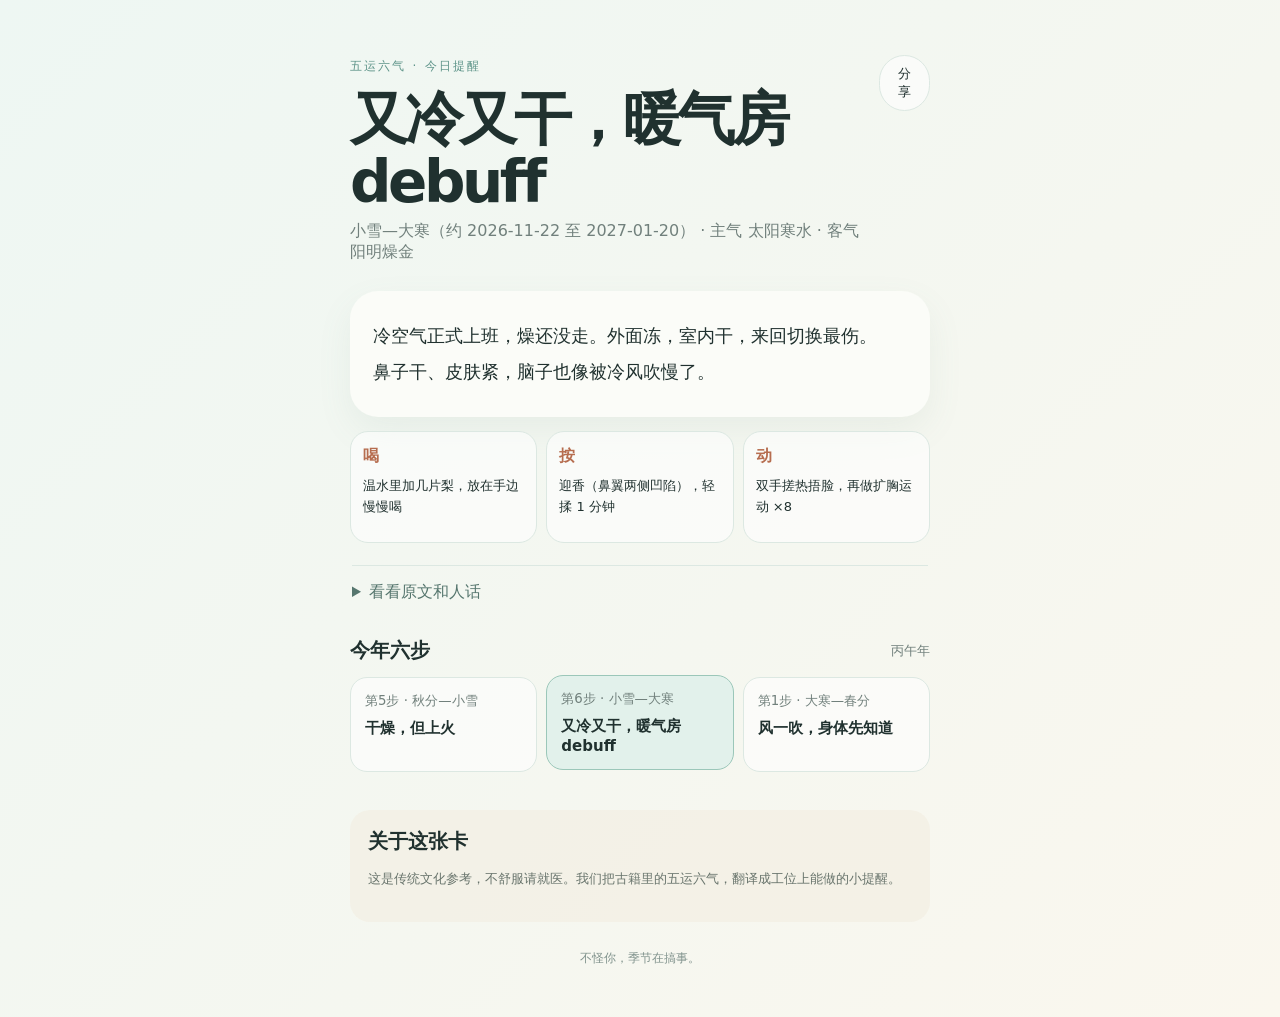
==== app/index.html @ f209497f "feat: initial wuyun mvp" ====
﻿<!doctype html><html lang="zh-CN"><head><meta charset="UTF-8"><meta name="viewport" content="width=device-width,initial-scale=1"><meta name="theme-color" content="#eaf5f2"><title>五运六气 · 今日卡</title><link rel="stylesheet" href="style.css"></head><body><main><header><div><span class="eyebrow">五运六气 · 今日提醒</span><h1 id="title">正在读取…</h1><p id="date"></p></div><button id="share" class="icon">分享</button></header><section class="hero"><p id="sky"></p><p id="body"></p></section><section class="tri"><article><b>喝</b><span id="drink"></span></article><article><b>按</b><span id="press"></span></article><article><b>动</b><span id="move"></span></article></section><details><summary>看看原文和人话</summary><blockquote id="classic"></blockquote><p id="plain"></p></details><section class="timeline"><div class="section-head"><h2>今年六步</h2><span id="year"></span></div><div id="steps" class="steps"></div></section><section class="about"><h2>关于这张卡</h2><p>这是传统文化参考，不舒服请就医。我们把古籍里的五运六气，翻译成工位上能做的小提醒。</p></section><footer>不怪你，季节在搞事。</footer></main><script src="app.js"></script></body></html>
---- app/style.css ----
﻿:root{--ink:#20312f;--muted:#71807c;--paper:#fbfcf8;--line:#dce8e2;--accent:#79b7aa}*{box-sizing:border-box}body{margin:0;background:linear-gradient(135deg,#eef7f3,#faf7ee);color:var(--ink);font-family:system-ui,-apple-system,"PingFang SC","Microsoft YaHei",sans-serif}main{max-width:620px;margin:auto;padding:28px 20px 50px}header{display:flex;justify-content:space-between;align-items:flex-start}.eyebrow{font-size:12px;letter-spacing:.18em;color:#5e9489}h1{font-size:clamp(34px,10vw,58px);line-height:1.08;margin:13px 0 8px;letter-spacing:-.06em}h2{font-size:20px;margin:0}.icon{border:1px solid var(--line);background:#fff9;border-radius:99px;padding:9px 14px;color:var(--ink)}#date{color:var(--muted);margin:0}.hero{background:var(--paper);border-radius:28px;padding:25px 23px;margin:28px 0 14px;box-shadow:0 14px 35px #668d7d16}.hero p{font-size:18px;line-height:1.7;margin:5px 0}.tri{display:grid;grid-template-columns:repeat(3,1fr);gap:9px}.tri article{background:#fff9;border:1px solid var(--line);border-radius:18px;padding:14px 12px;min-height:112px}.tri b{display:block;color:#b66d4f;margin-bottom:8px}.tri span{font-size:13px;line-height:1.5}details{margin:22px 2px;border-top:1px solid var(--line);padding-top:16px}summary{cursor:pointer;color:#56766e}blockquote{margin:15px 0;padding:12px 15px;border-left:3px solid #d9a66f;line-height:1.8;color:#53635f}details p{line-height:1.7;color:#53635f}.section-head{display:flex;justify-content:space-between;align-items:center;margin:34px 0 13px}.section-head span{font-size:13px;color:var(--muted)}.steps{display:grid;grid-template-columns:repeat(2,1fr);gap:9px}.step{background:#fff9;border:1px solid var(--line);border-radius:17px;padding:14px;cursor:pointer}.step.active{background:#e2f1eb;border-color:#9bc7b9;transform:translateY(-2px)}.step small{color:var(--muted);display:block;margin-bottom:8px}.step strong{font-size:15px}.about{margin-top:38px;padding:18px;background:#f4efe3aa;border-radius:20px}.about p{font-size:13px;line-height:1.7;color:#69756d}footer{text-align:center;color:#81938d;font-size:12px;margin-top:28px}@media(min-width:600px){main{padding-top:55px}.steps{grid-template-columns:repeat(3,1fr)}}
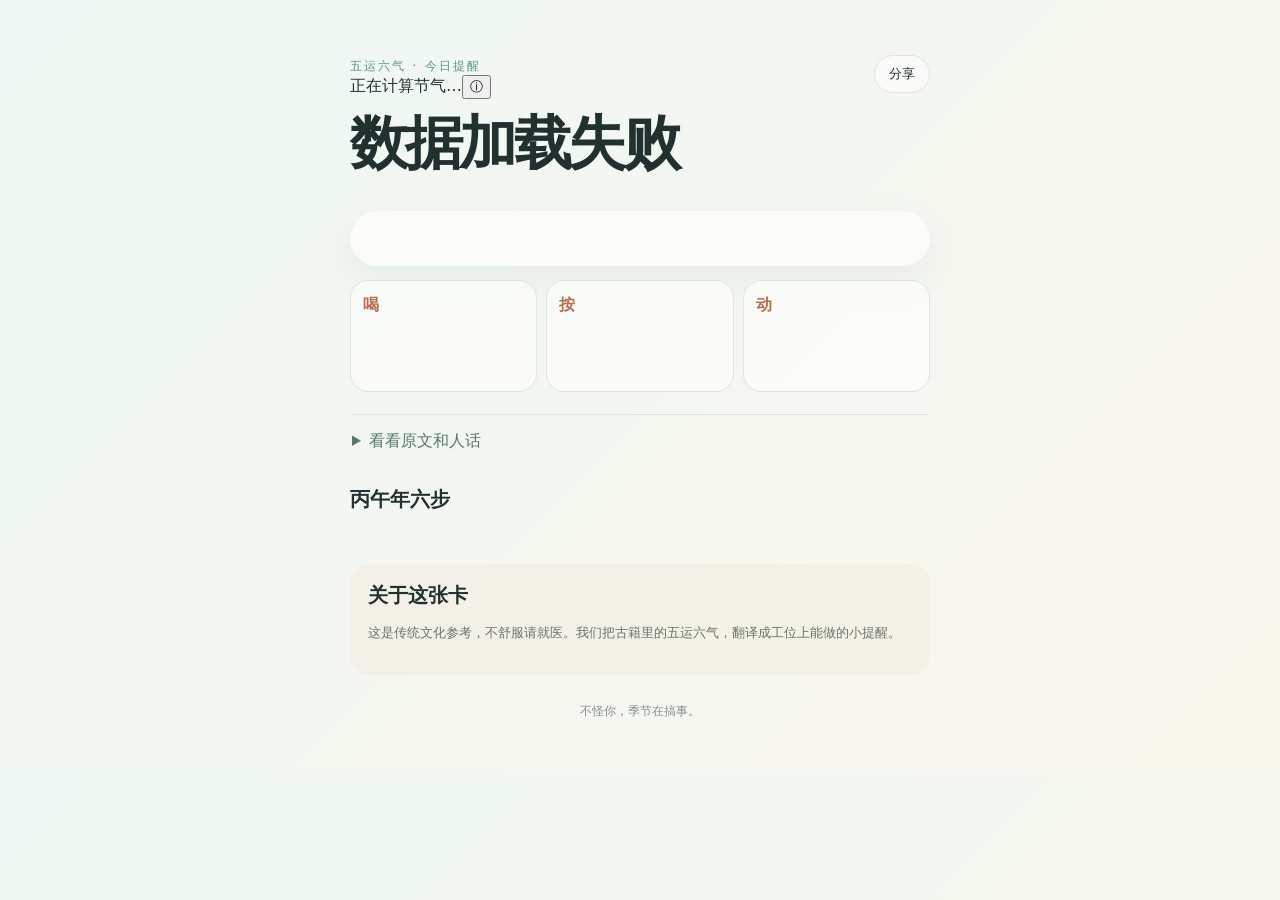
==== commit 28cd5f1b: "feat: load iteration data and seasonal context" ====
--- a/app/index.html
+++ b/app/index.html
@@ -1 +1 @@
-﻿<!doctype html><html lang="zh-CN"><head><meta charset="UTF-8"><meta name="viewport" content="width=device-width,initial-scale=1"><meta name="theme-color" content="#eaf5f2"><title>五运六气 · 今日卡</title><link rel="stylesheet" href="style.css"></head><body><main><header><div><span class="eyebrow">五运六气 · 今日提醒</span><h1 id="title">正在读取…</h1><p id="date"></p></div><button id="share" class="icon">分享</button></header><section class="hero"><p id="sky"></p><p id="body"></p></section><section class="tri"><article><b>喝</b><span id="drink"></span></article><article><b>按</b><span id="press"></span></article><article><b>动</b><span id="move"></span></article></section><details><summary>看看原文和人话</summary><blockquote id="classic"></blockquote><p id="plain"></p></details><section class="timeline"><div class="section-head"><h2>今年六步</h2><span id="year"></span></div><div id="steps" class="steps"></div></section><section class="about"><h2>关于这张卡</h2><p>这是传统文化参考，不舒服请就医。我们把古籍里的五运六气，翻译成工位上能做的小提醒。</p></section><footer>不怪你，季节在搞事。</footer></main><script src="app.js"></script></body></html>
+﻿<!doctype html><html lang="zh-CN"><head><meta charset="UTF-8"><meta name="viewport" content="width=device-width,initial-scale=1"><meta name="theme-color" content="#eaf5f2"><title>五运六气 · 今日卡</title><link rel="stylesheet" href="style.css"></head><body><main><header><div><span class="eyebrow">五运六气 · 今日提醒</span><div class="season"><span id="season">正在计算节气…</span><button id="info" aria-label="节气说明">ⓘ</button></div><h1 id="title">正在读取…</h1><p id="date"></p></div><button id="share" class="icon">分享</button></header><section class="hero"><p id="sky"></p><p id="body"></p></section><section class="tri"><article><b>喝</b><span id="drink"></span></article><article><b>按</b><span id="press"></span></article><article><b>动</b><span id="move"></span></article></section><details><summary>看看原文和人话</summary><blockquote id="classic"></blockquote><p id="plain"></p><small id="classic_source"></small><small id="classic_note"></small></details><section class="timeline"><div class="section-head"><h2>丙午年六步</h2><span id="year"></span></div><div id="steps" class="steps"></div></section><section class="about"><h2>关于这张卡</h2><p>这是传统文化参考，不舒服请就医。我们把古籍里的五运六气，翻译成工位上能做的小提醒。</p></section><footer>不怪你，季节在搞事。</footer></main><script src="app.js"></script></body></html>
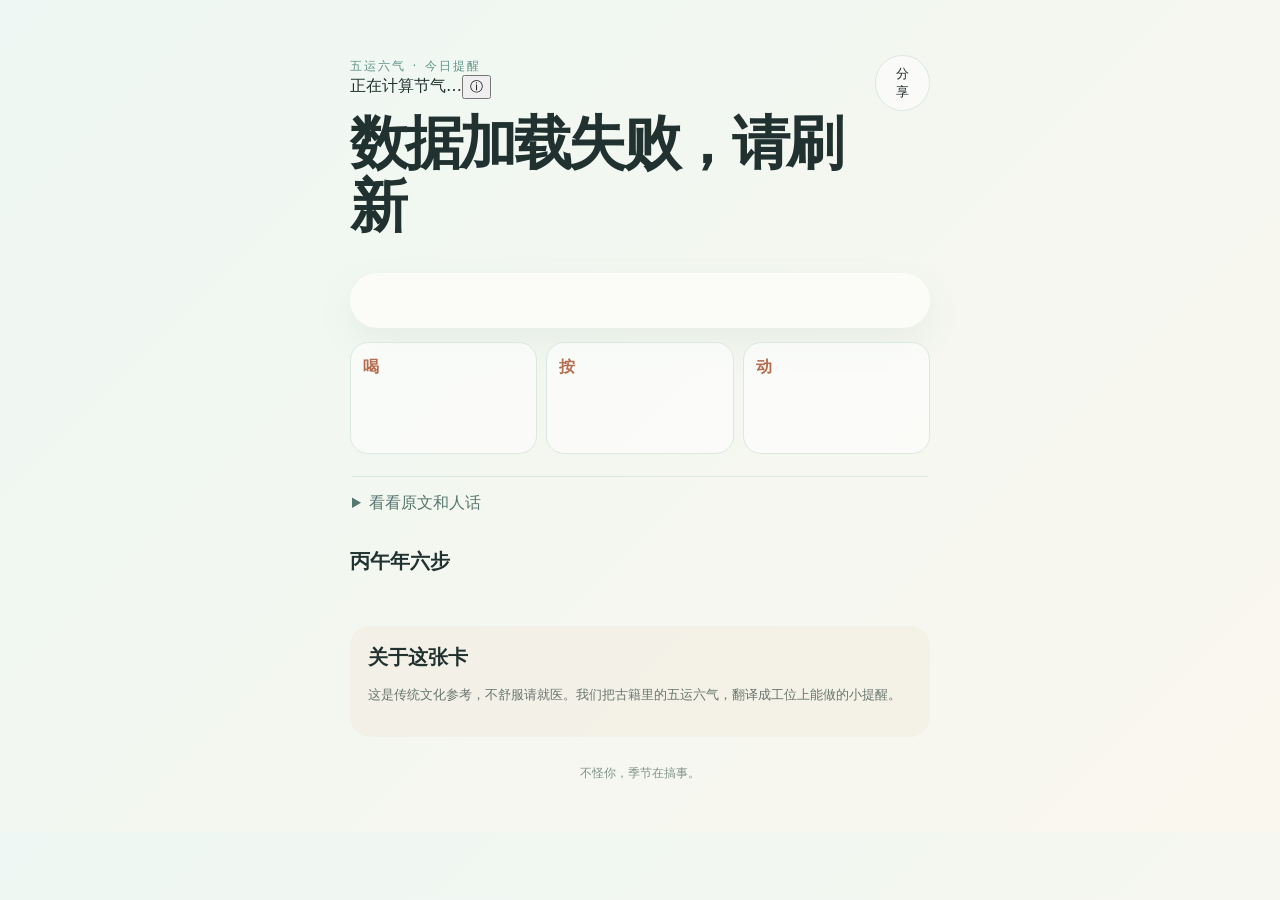
==== commit 7c439754: "feat: cover all years with branch step cards" ====
--- a/app/index.html
+++ b/app/index.html
@@ -1 +1,3 @@
-﻿<!doctype html><html lang="zh-CN"><head><meta charset="UTF-8"><meta name="viewport" content="width=device-width,initial-scale=1"><meta name="theme-color" content="#eaf5f2"><title>五运六气 · 今日卡</title><link rel="stylesheet" href="style.css"></head><body><main><header><div><span class="eyebrow">五运六气 · 今日提醒</span><div class="season"><span id="season">正在计算节气…</span><button id="info" aria-label="节气说明">ⓘ</button></div><h1 id="title">正在读取…</h1><p id="date"></p></div><button id="share" class="icon">分享</button></header><section class="hero"><p id="sky"></p><p id="body"></p></section><section class="tri"><article><b>喝</b><span id="drink"></span></article><article><b>按</b><span id="press"></span></article><article><b>动</b><span id="move"></span></article></section><details><summary>看看原文和人话</summary><blockquote id="classic"></blockquote><p id="plain"></p><small id="classic_source"></small><small id="classic_note"></small></details><section class="timeline"><div class="section-head"><h2>丙午年六步</h2><span id="year"></span></div><div id="steps" class="steps"></div></section><section class="about"><h2>关于这张卡</h2><p>这是传统文化参考，不舒服请就医。我们把古籍里的五运六气，翻译成工位上能做的小提醒。</p></section><footer>不怪你，季节在搞事。</footer></main><script src="app.js"></script></body></html>
+﻿<!doctype html><html lang="zh-CN"><head><meta charset="UTF-8"><meta name="viewport" content="width=device-width,initial-scale=1"><meta name="theme-color" content="#eaf5f2"><title>五运六气 · 今日卡</title><link rel="stylesheet" href="style.css"></head><body><main><header><div><span class="eyebrow">五运六气 · 今日提醒</span><div class="season"><span id="season">正在计算节气…</span><button id="info" aria-label="节气说明">ⓘ</button></div><h1 id="title">正在读取…</h1><p id="date"></p></div><button id="share" class="icon">分享</button></header><section class="hero"><p id="sky"></p><p id="body"></p></section><section class="tri"><article><b>喝</b><span id="drink"></span></article><article><b>按</b><span id="press"></span></article><article><b>动</b><span id="move"></span></article></section><details><summary>看看原文和人话</summary><blockquote id="classic"></blockquote><p id="plain"></p><small id="classic_source"></small><small id="classic_note"></small></details><section class="timeline"><div class="section-head"><h2>丙午年六步</h2><span id="year"></span></div><div id="steps" class="steps"></div></section><section class="about"><h2>关于这张卡</h2><p>这是传统文化参考，不舒服请就医。我们把古籍里的五运六气，翻译成工位上能做的小提醒。</p></section><footer>不怪你，季节在搞事。</footer></main><script src="web/lunar.js"></script><script src="web/wuyun-calc.js"></script><script src="web/lunar.js"></script><script src="web/wuyun-calc.js"></script><script src="app.js"></script></body></html>
+
+
